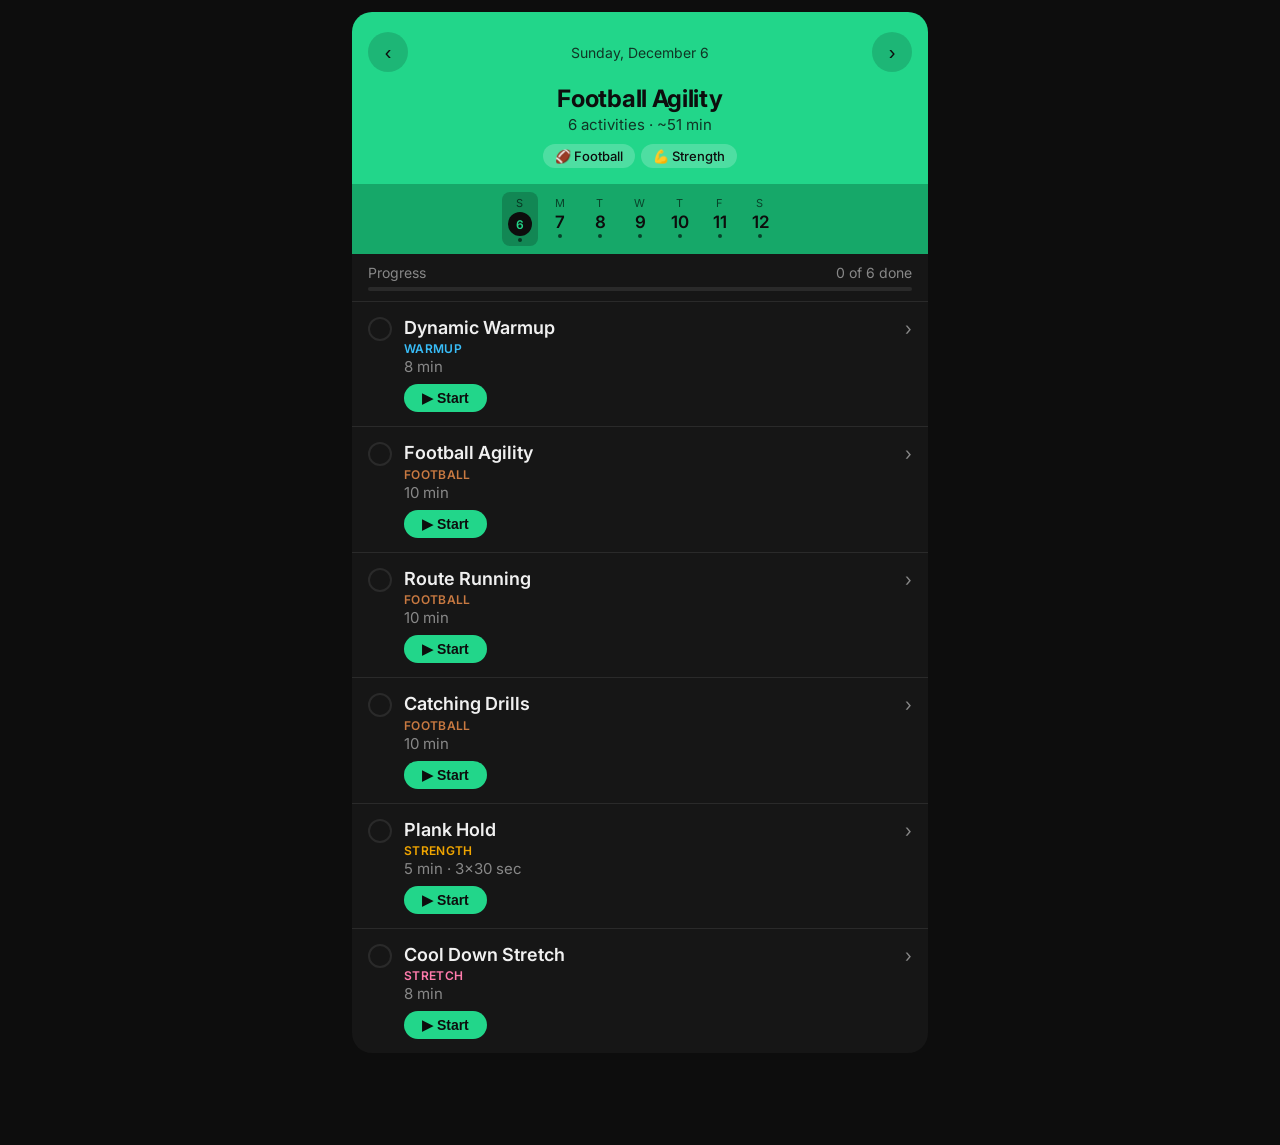
==== index.html @ b54e8de0 "Wrap header in dark sticky container to fix corner peeking Co-Authored-By: Claude Sonnet 4.6 <norepl" ====
<!DOCTYPE html>
<html lang="en">
<head>
<meta charset="UTF-8">
<link rel="preconnect" href="https://fonts.googleapis.com">
<link rel="preconnect" href="https://fonts.gstatic.com" crossorigin>
<link href="https://fonts.googleapis.com/css2?family=Inter:wght@400;500;600;700&display=swap" rel="stylesheet">
<meta name="viewport" content="width=device-width, initial-scale=1.0">
<meta name="theme-color" content="#0d0d0d">
<meta name="apple-mobile-web-app-capable" content="yes">
<meta name="apple-mobile-web-app-status-bar-style" content="black">
<title>Train Today</title>
<link rel="icon" type="image/png" href="favicon.png">
<link rel="apple-touch-icon" href="apple-touch-icon.png">
<style>
  * { box-sizing: border-box; margin: 0; padding: 0; }

  :root {
    --green: #22D68A;
    --green-light: #0d2e1f;
    --green-dark: #16a869;
    --blue: #4DA8FF;
    --blue-light: #0d1e33;
    --amber: #F0A500;
    --amber-light: #2a1e05;
    --red: #FF5C5C;
    --red-light: #2a0f0f;
    --purple: #A89BFF;
    --purple-light: #1a1740;
    --pink: #FF7BAC;
    --pink-light: #2a0d1a;
    --text: #f0f0f0;
    --text-secondary: #888;
    --border: #2a2a2a;
    --bg: #0d0d0d;
    --card: #161616;
  }

  html {
    background-color: var(--bg);
  }
  body {
    font-family: 'Inter', -apple-system, BlinkMacSystemFont, 'Segoe UI', sans-serif;
    background: var(--bg);
    color: var(--text);
    min-height: 100vh;
    -webkit-tap-highlight-color: transparent;
  }

  #app {
    max-width: 600px;
    margin: 0 auto;
    padding: 0 12px 12px;
  }

  /* HEADER */
  .header-wrap {
    position: sticky;
    top: 0;
    z-index: 10;
    background: var(--bg);
    padding-top: 12px;
  }
  .header {
    background: var(--green);
    color: #0d0d0d;
    padding: 20px 16px 16px;
    border-radius: 20px 20px 0 0;
  }
  .header-top {
    display: flex;
    align-items: center;
    justify-content: space-between;
    margin-bottom: 12px;
  }
  .header-nav {
    display: flex;
    align-items: center;
    gap: 8px;
  }
  .nav-btn {
    background: rgba(0,0,0,0.15);
    border: none;
    color: #0d0d0d;
    width: 40px;
    height: 40px;
    border-radius: 50%;
    font-size: 20px;
    cursor: pointer;
    display: flex;
    align-items: center;
    justify-content: center;
  }
  .nav-btn:active { background: rgba(255,255,255,0.35); }
  .header-date-label {
    font-size: 14px;
    opacity: 0.8;
    text-align: center;
  }
  .header-day-label {
    font-size: 16px;
    font-weight: 600;
    text-align: center;
  }
  .header-title {
    font-size: 24px;
    font-weight: 700;
    letter-spacing: -0.3px;
    text-align: center;
  }
  .header-meta {
    font-size: 15px;
    opacity: 0.8;
    margin-top: 2px;
    text-align: center;
  }
  .sport-pills {
    display: flex;
    gap: 6px;
    flex-wrap: wrap;
    margin-top: 10px;
    justify-content: center;
  }
  .sport-pill {
    background: rgba(255,255,255,0.2);
    border-radius: 20px;
    padding: 4px 12px;
    font-size: 13px;
    font-weight: 500;
  }

  /* PROGRESS */
  .progress-bar-wrap {
    padding: 10px 16px;
    background: var(--card);
    border-bottom: 1px solid var(--border);
  }
  .progress-row {
    display: flex;
    justify-content: space-between;
    font-size: 14px;
    color: var(--text-secondary);
    margin-bottom: 6px;
  }
  .progress-track {
    height: 4px;
    background: var(--border);
    border-radius: 2px;
  }
  .progress-fill {
    height: 4px;
    background: var(--green);
    border-radius: 2px;
    transition: width 0.4s ease;
  }

  /* ACTIVITIES */
  .activities { padding: 0 0 80px; }

  .activity-item {
    background: var(--card);
    border-bottom: 1px solid var(--border);
  }
  .activity-item:last-child {
    border-bottom: none;
    border-radius: 0 0 20px 20px;
    overflow: hidden;
  }
  .activity-row {
    display: flex;
    align-items: flex-start;
    gap: 12px;
    padding: 14px 16px;
    cursor: pointer;
    user-select: none;
  }
  .check-circle {
    width: 24px;
    height: 24px;
    border-radius: 50%;
    border: 2px solid var(--border);
    flex-shrink: 0;
    margin-top: 1px;
    display: flex;
    align-items: center;
    justify-content: center;
    transition: all 0.2s;
  }
  .check-circle.done {
    background: var(--green);
    border-color: var(--green);
  }
  .check-icon {
    display: none;
    color: white;
    font-size: 13px;
    font-weight: 700;
  }
  .check-circle.done .check-icon { display: block; }

  .activity-text { flex: 1; min-width: 0; }
  .activity-name {
    font-size: 18px;
    font-weight: 600;
    line-height: 1.3;
  }
  .activity-name.done {
    text-decoration: line-through;
    color: var(--text-secondary);
  }
  .activity-duration {
    font-size: 15px;
    color: var(--text-secondary);
    margin-top: 1px;
  }
  .tag {
    display: block;
    font-size: 12px;
    font-weight: 600;
    padding: 0;
    background: none !important;
    margin-top: 2px;
    text-transform: uppercase;
    letter-spacing: 0.3px;
  }
  .tag-soccer { color: var(--green-dark); }
  .tag-cardio { color: #185FA5; }
  .tag-strength { color: #F0A500; }
  .tag-plyo { color: #A89BFF; }
  .tag-stretch { color: #FF7BAC; }
  .tag-football { color: #C87941; }
  .tag-track { color: #185FA5; }
  .tag-warmup { color: #38bdf8; }

  .chevron {
    font-size: 18px;
    color: var(--text-secondary);
    margin-top: 2px;
    transition: transform 0.2s;
    flex-shrink: 0;
  }
  .chevron.open { transform: rotate(90deg); }

  .activity-detail {
    display: none;
    padding: 0 16px 16px 56px;
    font-size: 16px;
    color: var(--text-secondary);
    line-height: 1.65;
  }
  .activity-detail.open { display: block; }
  .detail-title {
    font-size: 13px;
    font-weight: 700;
    text-transform: uppercase;
    letter-spacing: 0.5px;
    color: var(--green-dark);
    margin-bottom: 8px;
  }
  .detail-steps {
    list-style: none;
    counter-reset: step;
  }
  .detail-steps li {
    counter-increment: step;
    padding: 6px 0 6px 28px;
    position: relative;
    border-bottom: 1px solid var(--border);
  }
  .detail-steps li:last-child { border-bottom: none; }
  .detail-steps li::before {
    content: counter(step);
    position: absolute;
    left: 0;
    top: 8px;
    width: 20px;
    height: 20px;
    background: var(--green-light);
    color: var(--green-dark);
    border-radius: 50%;
    font-size: 11px;
    font-weight: 700;
    display: flex;
    align-items: center;
    justify-content: center;
  }

  /* REST DAY */
  .rest-card {
    margin: 32px 16px;
    background: var(--card);
    border-radius: 16px;
    border: 1px solid var(--border);
    padding: 32px 20px;
    text-align: center;
  }
  .rest-emoji { font-size: 48px; margin-bottom: 12px; }
  .rest-title { font-size: 20px; font-weight: 700; margin-bottom: 6px; }
  .rest-sub { font-size: 14px; color: var(--text-secondary); line-height: 1.5; }

  /* TODAY BUTTON */
  .today-btn-wrap {
    position: fixed;
    bottom: 20px;
    left: 50%;
    transform: translateX(-50%);
    z-index: 20;
  }
  .today-btn {
    background: rgba(20, 20, 20, 0.85);
    backdrop-filter: blur(8px);
    color: white;
    border: 1px solid rgba(255,255,255,0.15);
    border-radius: 24px;
    padding: 12px 28px;
    font-size: 16px;
    font-weight: 600;
    cursor: pointer;
    box-shadow: 0 4px 16px rgba(0,0,0,0.2);
    display: none;
  }
  .today-btn.visible { display: block; }

  /* WEEK STRIP */
  .week-strip {
    background: var(--green-dark);
    padding: 8px 16px;
    display: flex;
    gap: 4px;
    overflow-x: auto;
    scrollbar-width: none;
    justify-content: center;
  }
  .week-strip::-webkit-scrollbar { display: none; }
  .week-day {
    display: flex;
    flex-direction: column;
    align-items: center;
    gap: 2px;
    min-width: 36px;
    padding: 4px 4px;
    border-radius: 8px;
    cursor: pointer;
    flex-shrink: 0;
  }
  .week-day.active { background: rgba(0,0,0,0.2); }
  .week-day-name { font-size: 11px; color: rgba(0,0,0,0.6); text-transform: uppercase; letter-spacing: 0.3px; }
  .week-day-num { font-size: 17px; font-weight: 600; color: #0d0d0d; }
  .week-dot { width: 4px; height: 4px; border-radius: 50%; background: rgba(0,0,0,0.3); }
  .week-dot.has-workout { background: rgba(0,0,0,0.6); }
  .week-day.today .week-day-num {
    background: #0d0d0d;
    color: var(--green);
    border-radius: 50%;
    width: 24px;
    height: 24px;
    display: flex;
    align-items: center;
    justify-content: center;
    font-size: 12px;
  }

  /* START BUTTON */
  .start-btn {
    background: var(--green);
    color: #0d0d0d;
    border: none;
    border-radius: 20px;
    padding: 6px 18px;
    font-size: 14px;
    font-weight: 700;
    cursor: pointer;
    margin-top: 8px;
    display: inline-block;
  }
  .start-btn:active { opacity: 0.8; }

  /* TIMER OVERLAY */
  #timerOverlay {
    display: none;
    position: fixed;
    inset: 0;
    background: #22c55e;
    z-index: 100;
    flex-direction: column;
    overflow: hidden;
  }
  #timerOverlay.active { display: flex; }

  #timerTop {
    flex-shrink: 0;
    display: flex;
    flex-direction: column;
    align-items: center;
    padding: 40px 24px 20px;
  }
  #timerLabel {
    font-size: 18px;
    font-weight: 700;
    color: #000;
    text-align: center;
    opacity: 0.7;
    margin-bottom: 4px;
  }
  #timerDisplay {
    font-size: clamp(56px, 18vw, 100px);
    font-weight: 700;
    color: #000;
    font-variant-numeric: tabular-nums;
    line-height: 1;
  }

  #timerSteps {
    flex: 1;
    overflow-y: auto;
    padding: 0 20px 140px;
  }
  #timerSteps ol {
    list-style: none;
    counter-reset: step;
    margin: 0;
    padding: 0;
  }
  #timerSteps li {
    counter-increment: step;
    display: flex;
    gap: 12px;
    padding: 12px 0;
    border-bottom: 1px solid rgba(0,0,0,0.12);
    font-size: 16px;
    font-weight: 500;
    color: #000;
    line-height: 1.5;
    align-items: flex-start;
  }
  #timerSteps li:last-child { border-bottom: none; }
  #timerSteps li::before {
    content: counter(step);
    flex-shrink: 0;
    width: 24px;
    height: 24px;
    background: rgba(0,0,0,0.15);
    border-radius: 50%;
    font-size: 12px;
    font-weight: 700;
    display: flex;
    align-items: center;
    justify-content: center;
    margin-top: 2px;
  }

  #timerButtons {
    position: absolute;
    bottom: 0;
    left: 0;
    right: 0;
    display: flex;
    justify-content: center;
    align-items: center;
    gap: 16px;
    padding: 16px 24px 40px;
    background: none;
  }
  .timer-btn {
    background: #1aad52;
    color: #000;
    border: none;
    border-radius: 32px;
    padding: 14px 32px;
    font-size: 18px;
    font-weight: 700;
    cursor: pointer;
    min-width: 120px;
  }
  .timer-btn:active { background: #178f44; }
  .timer-btn:disabled {
    opacity: 0.35;
    cursor: default;
  }
  .timer-btn.finish {
    background: #000;
    color: #22c55e;
  }
  #timerRestartBtn {
    background: #1aad52;
    color: #000;
    border: none;
    border-radius: 50%;
    width: 56px;
    height: 56px;
    font-size: 24px;
    cursor: pointer;
    display: flex;
    align-items: center;
    justify-content: center;
    flex-shrink: 0;
    align-self: center;
  }
  #timerRestartBtn:active { background: #178f44; }
</style>
</head>
<body>

<div id="app"></div>

<div class="today-btn-wrap">
  <button class="today-btn" id="todayBtn" onclick="goToToday()">↑ Jump to Today</button>
</div>

<div id="timerOverlay">
  <div id="timerTop">
    <div id="timerLabel"></div>
    <div id="timerDisplay">00:00</div>
  </div>
  <div id="timerSteps"><ol id="timerStepsList"></ol></div>
  <div id="timerButtons">
    <button id="timerRestartBtn" onclick="timerRestart()" title="Restart">↺</button>
    <button class="timer-btn" id="timerPauseBtn" onclick="timerTogglePause()">Pause</button>
    <button class="timer-btn finish" onclick="timerFinish()">Finish</button>
  </div>
</div>

<script>
// ─── ACTIVITY LIBRARY ──────────────────────────────────────────────────────

const ACTIVITIES = {

  // WARMUPS
  dynamicWarmup: {
    name: "Dynamic Warmup",
    duration: "8 min",
    tag: "warmup",
    steps: [
      "Jog in place for 1 minute to get your heart rate up.",
      "High knees: lift each knee up to your belly button while jogging — 30 seconds.",
      "Butt kicks: kick your heels up toward your butt while jogging — 30 seconds.",
      "Leg swings: hold a wall or fence, swing each leg forward and back 10 times.",
      "Arm circles: big circles forward 10 times, then backward 10 times.",
      "Hip circles: hands on hips, make big circles with your hips — 10 each way.",
      "Lateral shuffles: side-step quickly back and forth — 30 seconds.",
    ]
  },

  // SOCCER
  jugglingBasic: {
    name: "Juggling Practice",
    duration: "10 min",
    tag: "soccer",
    steps: [
      "Drop the ball, let it bounce once, then kick it up with the top of your foot (laces). Catch it. Repeat.",
      "Once you feel comfortable, try to kick it twice before catching it.",
      "Keep your foot flat when you kick — imagine your foot is a shelf the ball sits on.",
      "Count your best streak! Write it down and try to beat it tomorrow.",
      "If you get good, try alternating feet: right, left, right, left.",
    ]
  },
  coneDribbling: {
    name: "Cone Dribbling",
    duration: "12 min · 3 sets",
    tag: "soccer",
    steps: [
      "Set up 5 cones (or water bottles, shoes — anything!) in a straight line, about 3 feet apart.",
      "Dribble through them using only the inside of your foot. Go slow and controlled first.",
      "Come back through using the outside of your foot.",
      "Rest 30 seconds, then repeat. Try to go a little faster each set.",
      "Bonus: time yourself and try to beat your record!",
    ]
  },
  passAndMove: {
    name: "Wall Passing",
    duration: "10 min",
    tag: "soccer",
    steps: [
      "Stand about 6 feet from a wall or rebounder.",
      "Pass the ball firmly against the wall with the inside of your foot.",
      "Control the return with your opposite foot — soft touch!",
      "Try 20 passes with your right foot, then 20 with your left foot.",
      "Move back a few feet once you're comfortable and repeat.",
    ]
  },
  shootingDrill: {
    name: "Shooting Practice",
    duration: "10 min",
    tag: "soccer",
    steps: [
      "Set up a goal (use cones or pick a spot on a wall/fence).",
      "Start 10 feet away. Shoot using your laces — make sure you follow through!",
      "Take 10 shots from straight on, then 10 from the left side, then 10 from the right.",
      "After each shot, jog to get the ball — don't just walk!",
      "Try aiming for corners (low left, low right) instead of straight at the middle.",
    ]
  },
  firstTouchDrill: {
    name: "First Touch Drill",
    duration: "10 min",
    tag: "soccer",
    steps: [
      "Toss the ball up in the air about head height. Let it drop.",
      "Stop the ball dead with the sole (bottom) of your foot before it bounces twice.",
      "Then try stopping it with the inside of your foot.",
      "Do 15 reps each foot. The goal is a soft, controlled touch — not kicking it away.",
      "Challenge: toss higher and try to chest-trap it, then foot trap before it bounces.",
    ]
  },
  insideOutsideDribble: {
    name: "Inside/Outside Dribble",
    duration: "10 min",
    tag: "soccer",
    steps: [
      "In an open space, dribble forward tapping the ball with the inside of your right foot, then the outside.",
      "Inside tap, outside tap, inside tap, outside tap — keep a rhythm.",
      "Do this for 20 yards, then turn around and come back.",
      "Repeat 4 times, then switch to your left foot.",
      "This improves your ball control and makes you harder to defend.",
    ]
  },

  // FOOTBALL
  routeRunning: {
    name: "Route Running",
    duration: "10 min",
    tag: "football",
    steps: [
      "Set up 2 cones: one where you start, one 10 yards ahead.",
      "Run hard to the cone, then cut sharply to the right (out route). Raise your hands like you're catching.",
      "Jog back. Repeat, this time cutting to the left.",
      "Do 6 reps each direction. Focus on planting your outside foot hard before cutting.",
      "Advanced: add a third cone and practice a corner route — go straight, cut out at 45°.",
    ]
  },
  handCatching: {
    name: "Catching Drills",
    duration: "10 min",
    tag: "football",
    steps: [
      "Toss a football up and catch with just your fingertips — not your palms.",
      "Run 5 yards, turn around, catch a toss. Eyes on the ball the whole time, not the catcher.",
      "Try catching while looking away, then turning at the last second.",
      "10 catches straight on, then run routes and catch — 5 cuts left, 5 cuts right.",
      "Remember: catch the ball, THEN tuck it in. Don't tuck early!",
    ]
  },
  footballAgility: {
    name: "Football Agility",
    duration: "10 min",
    tag: "football",
    steps: [
      "Set up 4 cones in a square about 5 yards apart.",
      "Sprint forward to the first cone, shuffle sideways to the second, backpedal to the third, shuffle back to start.",
      "This is called a 4-corner drill — it's used by real NFL players!",
      "Do 4 rounds, resting 30 seconds between each.",
      "Try to keep your hips low and stay on the balls of your feet — no flat-footed running!",
    ]
  },

  // CARDIO
  sprintIntervals: {
    name: "Sprint Intervals",
    duration: "12 min",
    tag: "cardio",
    steps: [
      "Find a flat area — a backyard, street, or park works great.",
      "Mark a start and end point about 30-40 yards apart.",
      "Sprint as FAST as you can from one end to the other.",
      "Walk back slowly — this is your rest.",
      "Do 8 sprints total. Rest 45 seconds after every 2 sprints.",
    ]
  },
  bikeRide: {
    name: "Bike Ride",
    duration: "20 min",
    tag: "cardio",
    steps: [
      "Gear up — helmet on, no shortcuts!",
      "Ride at a comfortable pace for the first 5 minutes to warm up your legs.",
      "For the middle 10 minutes, try to go a little faster — you should be breathing harder.",
      "Cool down the last 5 minutes at an easy pace.",
      "Try to explore a slightly different route each time!",
    ]
  },
  suicideSprints: {
    name: "Suicide Sprints",
    duration: "10 min",
    tag: "cardio",
    steps: [
      "Set up 4 cones in a line: 5 yards, 10 yards, 15 yards, and 20 yards from your start.",
      "Sprint to the first cone, touch it (or the ground), sprint back to start.",
      "Sprint to the second cone, back to start. Then third, then fourth.",
      "That's 1 full suicide. Rest 45 seconds and repeat.",
      "Try to complete 3–4 suicides. These are tough — give everything!",
    ]
  },
  agilityLadder: {
    name: "Agility Ladder Work",
    duration: "10 min",
    tag: "cardio",
    steps: [
      "No ladder? Use chalk or tape on the ground to make 10 boxes, each about 18 inches.",
      "Run through stepping one foot in each box as fast as you can.",
      "Try lateral shuffles: step side to side through each box.",
      "Try the in-in-out-out pattern: both feet in, both feet out the sides, repeat.",
      "Rest 20 seconds between each pass. Do 3 passes of each pattern.",
    ]
  },

  // PLYOMETRICS
  boxJumps: {
    name: "Box Jumps",
    duration: "8 min · 3×8",
    tag: "plyo",
    steps: [
      "Find a sturdy box, step, or ledge about 12-18 inches high.",
      "Stand about 1 foot in front. Bend your knees, swing your arms back.",
      "Explode up — swing arms forward, jump, land SOFTLY on top with bent knees.",
      "Step back down (don't jump down). Reset and go again.",
      "Do 8 jumps, rest 30 seconds, repeat 3 times. LAND SOFT — no loud thuds!",
    ]
  },
  broadJumps: {
    name: "Broad Jumps",
    duration: "8 min · 3×6",
    tag: "plyo",
    steps: [
      "Stand with feet shoulder-width apart. Bend your knees and swing arms back.",
      "Jump as FAR forward as you can — use your arms to help propel you.",
      "Land softly with both feet, knees bent like a shock absorber.",
      "Mark where you landed. Try to beat your distance each jump!",
      "Do 6 jumps, rest 30 seconds, repeat 3 times.",
    ]
  },
  lateralBounds: {
    name: "Lateral Bounds",
    duration: "8 min · 3×8",
    tag: "plyo",
    steps: [
      "Stand on your right foot. Bend your knee slightly.",
      "Jump sideways to the left, landing on your LEFT foot only. Balance for 1 second.",
      "Then jump back to the right, landing on your RIGHT foot. That's 1 rep.",
      "Keep your chest up and land soft — pretend the floor is hot!",
      "Do 8 total bounds, rest 30 seconds, repeat 3 times.",
    ]
  },
  jumpSquats: {
    name: "Jump Squats",
    duration: "8 min · 3×10",
    tag: "plyo",
    steps: [
      "Stand with feet shoulder-width apart, toes pointing slightly out.",
      "Lower into a squat — thighs parallel to the ground, chest up.",
      "Explode up and jump as high as you can!",
      "Land softly back in the squat position. Don't let your knees cave in.",
      "Do 10 jump squats, rest 30 seconds, repeat 3 sets.",
    ]
  },

  // STRENGTH
  pushups: {
    name: "Push-Ups",
    duration: "6 min · 3×10",
    tag: "strength",
    steps: [
      "Start in a plank: hands slightly wider than shoulders, body in a straight line.",
      "Lower your chest to just above the ground. Keep elbows at a 45° angle — not flared wide.",
      "Push back up to start. That's 1 rep.",
      "Keep your core tight the whole time — no sagging hips!",
      "Do 10, rest 30 seconds, repeat 3 sets. Can't do 10? Do 5 on your knees — that's great too!",
    ]
  },
  mountainClimbers: {
    name: "Mountain Climbers",
    duration: "6 min · 3×20 sec",
    tag: "strength",
    steps: [
      "Start in a push-up position — arms straight, body flat like a board.",
      "Drive your right knee toward your chest, then quickly switch — left knee in, right leg out.",
      "Keep alternating fast, like you're running in place horizontally.",
      "Keep hips down — don't let your butt stick up in the air.",
      "Go for 20 seconds, rest 20 seconds. Repeat 3 times. It should burn!",
    ]
  },
  tricepDips: {
    name: "Tricep Dips",
    duration: "6 min · 3×10",
    tag: "strength",
    steps: [
      "Find a sturdy chair, bench, or low step. Sit on the edge.",
      "Put your hands next to your hips, fingers pointing forward.",
      "Slide your butt off the edge, legs out in front with knees slightly bent.",
      "Bend elbows and lower yourself down until elbows reach 90°.",
      "Push back up to start. That's 1 rep. Do 10, rest 30 seconds, 3 sets.",
    ]
  },
  plankHold: {
    name: "Plank Hold",
    duration: "5 min · 3×30 sec",
    tag: "strength",
    steps: [
      "Get in push-up position. Drop to your forearms — elbows under shoulders.",
      "Body should be straight from head to heels — like a wooden plank.",
      "Squeeze your belly button toward your spine. Don't hold your breath!",
      "Hold for 30 seconds. Rest 20 seconds. Repeat 3 times.",
      "Too easy? Lift one foot off the ground to make it harder.",
    ]
  },
  squats: {
    name: "Bodyweight Squats",
    duration: "6 min · 3×12",
    tag: "strength",
    steps: [
      "Stand with feet shoulder-width apart, toes pointed out slightly.",
      "Stretch your arms out in front for balance.",
      "Sit back and down like you're sitting into a chair — chest stays up!",
      "Lower until thighs are parallel to the ground (or as low as comfortable).",
      "Drive through your heels to stand back up. Do 12, rest 30 seconds, 3 sets.",
    ]
  },
  burpees: {
    name: "Burpees",
    duration: "6 min · 3×6",
    tag: "strength",
    steps: [
      "Stand up straight. Drop hands to the floor, jump feet back to a plank.",
      "Do one push-up (or skip it if you're tired).",
      "Jump feet back to your hands, then explode up — jump and clap overhead!",
      "Land soft, immediately go into the next one.",
      "Do 6, rest 40 seconds, repeat 3 sets. These are HARD but make you super athletic!",
    ]
  },
  lunges: {
    name: "Walking Lunges",
    duration: "6 min · 3×10 each leg",
    tag: "strength",
    steps: [
      "Stand tall, feet together. Step your right foot forward about 2 feet.",
      "Lower your back knee toward the ground — front thigh should be parallel to the floor.",
      "Push up through your front heel and bring your back foot forward. That's 1 rep.",
      "Keep your chest up and don't let your front knee go past your toes.",
      "Do 10 lunges each leg, rest 30 seconds, repeat 3 sets.",
    ]
  },

  // TRACK
  trackSprints: {
    name: "Track Sprints",
    duration: "12 min",
    tag: "track",
    steps: [
      "Find a straight path — driveway, sidewalk, or field works great.",
      "Mark a 50-yard distance (about 45 steps).",
      "Sprint at full effort from one end to the other.",
      "Walk back slowly — this is your rest period.",
      "Do 6 sprints. Rest 1 minute after every 2 sprints. Focus on FORM: drive your knees up, pump your arms!",
    ]
  },
  strideDrills: {
    name: "Running Form Drills",
    duration: "10 min",
    tag: "track",
    steps: [
      "A-skips: march forward with an exaggerated knee drive, skipping. 20 yards.",
      "B-skips: same as A-skips, but kick your leg out at the top. 20 yards.",
      "High knees: sprint in place driving knees as high as possible — 20 seconds.",
      "Butt kicks: sprint in place kicking heels to your butt — 20 seconds.",
      "Straight-leg bounds: jump forward off alternate feet with straight legs. 20 yards. Rest, repeat 2x.",
    ]
  },

  // STRETCHING
  coolDownStretch: {
    name: "Cool Down Stretch",
    duration: "8 min",
    tag: "stretch",
    steps: [
      "Quad stretch: stand on one leg, pull your other heel to your butt. Hold 20 seconds each leg.",
      "Hamstring stretch: sit on the ground, legs out, reach toward your toes. Hold 30 seconds.",
      "Hip flexor stretch: kneel on one knee, lean your hips forward. Hold 20 seconds each side.",
      "Seated butterfly: sit with feet together, press knees toward the ground. Hold 30 seconds.",
      "Shoulder cross: pull one arm across your chest, hold with the other. 20 seconds each arm.",
      "Child's pose: kneel and reach arms forward, rest forehead down. Hold 30 seconds. Breathe slow!",
    ]
  },
  hipMobility: {
    name: "Hip Mobility",
    duration: "6 min",
    tag: "stretch",
    steps: [
      "Hip circles: hands on hips, make big slow circles — 10 each direction.",
      "Pigeon pose: from push-up position, bring right knee to right wrist, extend left leg back. Hold 30 seconds.",
      "Switch legs. Hold 30 seconds.",
      "Deep squat hold: feet slightly wider than hips, squat all the way down, hold for 30 seconds.",
      "Lateral lunge stretch: step wide right, bend right knee, keep left leg straight. Hold 20 seconds each side.",
    ]
  },
};

// ─── SCHEDULE BUILDER ──────────────────────────────────────────────────────

// Epoch for week-cycle calculation (arbitrary fixed Monday)
const EPOCH = new Date(2025, 5, 16); // June 16, 2025 (a Monday)

function getWorkoutForDate(d) {
  // Theme rotation: every day has a workout — he decides his own rest days
  const weekPatterns = [
    // Mon, Tue, Wed, Thu, Fri, Sat, Sun
    ['soccer1','strength1','cardio1','soccer2','plyo1','football1','track1'],
    ['cardio1','strength2','soccer3','cardio2','football1','plyo2','soccer4'],
    ['football1','plyo2','strength3','soccer5','cardio3','football2','track2'],
    ['football2','strength4','soccer6','track2','plyo3','soccer1','strength1'],
    ['soccer1','cardio4','strength5','soccer2','plyo1','football2','track1'],
    ['soccer2','strength2','soccer3','cardio2','football1','plyo3','soccer5'],
    ['soccer4','plyo2','strength3','soccer5','cardio3','track2','football2'],
    ['cardio3','strength4','soccer6','track2','plyo3','soccer3','cardio4'],
    ['soccer1','cardio4','strength5','soccer2','plyo1','football1','track1'],
    ['plyo1','strength2','soccer3','cardio2','football2','plyo2','soccer6'],
  ];

  const dayWorkouts = {
    soccer1: {
      title: "Soccer Skills",
      activities: ['dynamicWarmup','jugglingBasic','coneDribbling','firstTouchDrill','sprintIntervals','coolDownStretch'],
      sports: ['⚽ Soccer','🏃 Cardio']
    },
    soccer2: {
      title: "Soccer Focus",
      activities: ['dynamicWarmup','insideOutsideDribble','wallPassing','shootingDrill','jumpSquats','coolDownStretch'],
      sports: ['⚽ Soccer','🤸 Plyo']
    },
    soccer3: {
      title: "Ball Control Day",
      activities: ['dynamicWarmup','jugglingBasic','firstTouchDrill','coneDribbling','broadJumps','coolDownStretch'],
      sports: ['⚽ Soccer','🤸 Plyo']
    },
    soccer4: {
      title: "Shooting Day",
      activities: ['dynamicWarmup','shootingDrill','coneDribbling','sprintIntervals','pushups','coolDownStretch'],
      sports: ['⚽ Soccer','💪 Strength']
    },
    soccer5: {
      title: "Dribbling & Passing",
      activities: ['dynamicWarmup','insideOutsideDribble','firstTouchDrill','wallPassing','suicideSprints','coolDownStretch'],
      sports: ['⚽ Soccer','🏃 Cardio']
    },
    soccer6: {
      title: "Full Soccer Session",
      activities: ['dynamicWarmup','jugglingBasic','coneDribbling','shootingDrill','lateralBounds','hipMobility'],
      sports: ['⚽ Soccer','🤸 Plyo']
    },
    football1: {
      title: "Football Day",
      activities: ['dynamicWarmup','routeRunning','handCatching','footballAgility','tricepDips','coolDownStretch'],
      sports: ['🏈 Football','💪 Strength']
    },
    football2: {
      title: "Football Agility",
      activities: ['dynamicWarmup','footballAgility','routeRunning','handCatching','plankHold','coolDownStretch'],
      sports: ['🏈 Football','💪 Strength']
    },
    track1: {
      title: "Track & Speed",
      activities: ['dynamicWarmup','strideDrills','trackSprints','lateralBounds','boxJumps','coolDownStretch'],
      sports: ['🏃 Track','🤸 Plyo']
    },
    track2: {
      title: "Speed & Form",
      activities: ['dynamicWarmup','strideDrills','sprintIntervals','agilityLadder','squats','coolDownStretch'],
      sports: ['🏃 Track','💪 Strength']
    },
    strength1: {
      title: "Strength Day",
      activities: ['dynamicWarmup','pushups','squats','mountainClimbers','plankHold','coolDownStretch'],
      sports: ['💪 Strength']
    },
    strength2: {
      title: "Strength Circuit",
      activities: ['dynamicWarmup','lunges','tricepDips','burpees','plankHold','coolDownStretch'],
      sports: ['💪 Strength']
    },
    strength3: {
      title: "Power Strength",
      activities: ['dynamicWarmup','squats','pushups','mountainClimbers','jumpSquats','coolDownStretch'],
      sports: ['💪 Strength','🤸 Plyo']
    },
    strength4: {
      title: "Full Body Strength",
      activities: ['dynamicWarmup','burpees','lunges','tricepDips','mountainClimbers','coolDownStretch'],
      sports: ['💪 Strength']
    },
    strength5: {
      title: "Strength & Core",
      activities: ['dynamicWarmup','pushups','plankHold','squats','lunges','coolDownStretch'],
      sports: ['💪 Strength']
    },
    cardio1: {
      title: "Cardio Day",
      activities: ['dynamicWarmup','suicideSprints','agilityLadder','bikeRide','hipMobility'],
      sports: ['🏃 Cardio']
    },
    cardio2: {
      title: "Cardio Blast",
      activities: ['dynamicWarmup','sprintIntervals','suicideSprints','agilityLadder','coolDownStretch'],
      sports: ['🏃 Cardio']
    },
    cardio3: {
      title: "Endurance Day",
      activities: ['dynamicWarmup','bikeRide','agilityLadder','suicideSprints','coolDownStretch'],
      sports: ['🏃 Cardio']
    },
    cardio4: {
      title: "Speed Day",
      activities: ['dynamicWarmup','agilityLadder','sprintIntervals','suicideSprints','broadJumps','hipMobility'],
      sports: ['🏃 Cardio','🤸 Plyo']
    },
    plyo1: {
      title: "Plyometrics Day",
      activities: ['dynamicWarmup','boxJumps','broadJumps','jumpSquats','lateralBounds','coolDownStretch'],
      sports: ['🤸 Plyo']
    },
    plyo2: {
      title: "Explosive Power",
      activities: ['dynamicWarmup','jumpSquats','lateralBounds','broadJumps','mountainClimbers','coolDownStretch'],
      sports: ['🤸 Plyo','💪 Strength']
    },
    plyo3: {
      title: "Jump Training",
      activities: ['dynamicWarmup','boxJumps','jumpSquats','lateralBounds','broadJumps','coolDownStretch'],
      sports: ['🤸 Plyo']
    }
  };

  // Fix: wall passing key
  ACTIVITIES['wallPassing'] = ACTIVITIES['passAndMove'];

  const dow = d.getDay(); // 0=Sun
  const patternDay = (dow + 6) % 7; // Mon=0 ... Sun=6
  const weekNum = Math.floor((d - EPOCH) / (7 * 86400000));
  // Cycle through patterns indefinitely
  const patternIndex = ((weekNum % weekPatterns.length) + weekPatterns.length) % weekPatterns.length;
  const workoutKey = weekPatterns[patternIndex][patternDay];
  const workout = dayWorkouts[workoutKey];

  if (!workout) return null;
  return {
    title: workout.title,
    sports: workout.sports,
    activities: workout.activities.map(k => ({ id: k, ...ACTIVITIES[k] }))
  };
}

// ─── STATE ─────────────────────────────────────────────────────────────────

const today = new Date();
today.setHours(0,0,0,0);

function dateKey(d) {
  return `${d.getFullYear()}-${String(d.getMonth()+1).padStart(2,'0')}-${String(d.getDate()).padStart(2,'0')}`;
}

let displayDate = new Date(today);

const expanded = {}; // dateKey+actId -> bool

// ─── LOCALSTORAGE PERSISTENCE ──────────────────────────────────────────────

const LS_KEY = 'trainToday_completed';

function loadChecked() {
  try {
    const raw = localStorage.getItem(LS_KEY);
    if (!raw) return {};
    const obj = JSON.parse(raw);
    const result = {};
    for (const [k, arr] of Object.entries(obj)) result[k] = new Set(arr);
    return result;
  } catch { return {}; }
}

function saveChecked() {
  const obj = {};
  for (const [k, s] of Object.entries(checked)) obj[k] = [...s];
  localStorage.setItem(LS_KEY, JSON.stringify(obj));
}

const checked = loadChecked();

function getChecked(dk) {
  if (!checked[dk]) checked[dk] = new Set();
  return checked[dk];
}

// ─── RENDER ────────────────────────────────────────────────────────────────

function formatDisplayDate(d) {
  return d.toLocaleDateString('en-US', { weekday: 'long', month: 'long', day: 'numeric' });
}

function formatShortDate(d) {
  return d.toLocaleDateString('en-US', { month: 'short', day: 'numeric' });
}

function isToday(d) {
  const t = new Date(); t.setHours(0,0,0,0);
  return d.getTime() === t.getTime();
}

function render() {
  const dk = dateKey(displayDate);
  const workout = getWorkoutForDate(displayDate);
  const ch = getChecked(dk);

  let html = '';

  // Header
  const totalMin = workout ? workout.activities.reduce((s, a) => {
    const m = parseInt(a.duration);
    return s + (isNaN(m) ? 0 : m);
  }, 0) : 0;

  html += `<div class="header-wrap"><div class="header">
    <div class="header-top">
      <div class="header-nav">
        <button class="nav-btn" onclick="shiftDay(-1)">‹</button>
      </div>
      <div style="text-align:center">
        <div class="header-date-label">${formatDisplayDate(displayDate)}</div>
        <div class="header-day-label"></div>
      </div>
      <div class="header-nav">
        <button class="nav-btn" onclick="shiftDay(1)">›</button>
      </div>
    </div>
    <div class="header-title">${workout ? workout.title : 'Rest Day'}</div>`;

  if (workout) {
    html += `<div class="header-meta">${workout.activities.length} activities · ~${totalMin} min</div>
    <div class="sport-pills">${workout.sports.map(s => `<span class="sport-pill">${s}</span>`).join('')}</div>`;
  }
  html += `</div></div>`;

  // Week strip
  html += buildWeekStrip();

  if (workout) {
    // Progress
    const doneCount = workout.activities.filter(a => ch.has(a.id)).length;
    const pct = Math.round((doneCount / workout.activities.length) * 100);
    html += `<div class="progress-bar-wrap">
      <div class="progress-row"><span>Progress</span><span>${doneCount} of ${workout.activities.length} done</span></div>
      <div class="progress-track"><div class="progress-fill" style="width:${pct}%"></div></div>
    </div>`;

    // Activities
    html += `<div class="activities">`;
    for (const act of workout.activities) {
      const done = ch.has(act.id);
      const expKey = dk + act.id;
      const isExp = !!expanded[expKey];
      const tagClass = 'tag-' + act.tag;

      html += `<div class="activity-item">
        <div class="activity-row" onclick="toggleActivity('${dk}','${act.id}','${expKey}')">
          <div class="check-circle ${done ? 'done' : ''}" onclick="toggleCheck(event,'${dk}','${act.id}')">
            <span class="check-icon">✓</span>
          </div>
          <div class="activity-text">
            <div class="activity-name ${done ? 'done' : ''}">${act.name}</div>
            <span class="tag ${tagClass}">${act.tag}</span>
            <div class="activity-duration">${act.duration}</div>
            <button class="start-btn" onclick="startTimer(event,'${dk}','${act.id}',${parseDurationMin(act.duration)},'${act.name.replace(/'/g,"\\'")}')">▶ Start</button>
          </div>
          <div class="chevron ${isExp ? 'open' : ''}">›</div>
        </div>`;

      if (isExp && act.steps) {
        html += `<div class="activity-detail open">
          <div class="detail-title">How to do it:</div>
          <ol class="detail-steps">${act.steps.map(s => `<li>${s}</li>`).join('')}</ol>
        </div>`;
      }
      html += `</div>`;
    }
    html += `</div>`;
  }

  document.getElementById('app').innerHTML = html;

  // Show/hide today button
  const todayBtn = document.getElementById('todayBtn');
  if (isToday(displayDate)) {
    todayBtn.classList.remove('visible');
  } else {
    todayBtn.classList.add('visible');
  }
}

function buildWeekStrip() {
  // Show week containing displayDate
  const weekStart = new Date(displayDate);
  const dow = weekStart.getDay();
  weekStart.setDate(weekStart.getDate() - dow); // go to Sunday

  let html = `<div class="week-strip" id="weekStrip">`;
  const days = ['S','M','T','W','T','F','S'];
  for (let i = 0; i < 7; i++) {
    const d = new Date(weekStart);
    d.setDate(d.getDate() + i);
    const dk = dateKey(d);
    const hasWorkout = true;
    const isActive = dateKey(d) === dateKey(displayDate);
    const isTod = isToday(d);

    html += `<div class="week-day ${isActive ? 'active' : ''} ${isTod ? 'today' : ''}" onclick="goToDate('${dk}')">
      <span class="week-day-name">${days[i]}</span>
      <span class="week-day-num">${d.getDate()}</span>
      <span class="week-dot ${hasWorkout ? 'has-workout' : ''}"></span>
    </div>`;
  }
  html += `</div>`;
  return html;
}

// ─── INTERACTIONS ──────────────────────────────────────────────────────────

function shiftDay(n) {
  displayDate.setDate(displayDate.getDate() + n);
  render();
  window.scrollTo(0, 0);
}

function goToDate(dk) {
  const parts = dk.split('-');
  displayDate = new Date(parseInt(parts[0]), parseInt(parts[1])-1, parseInt(parts[2]));
  render();
  window.scrollTo(0, 0);
}

function goToToday() {
  displayDate = new Date(today);
  render();
  window.scrollTo(0, 0);
}

function toggleCheck(e, dk, actId) {
  e.stopPropagation();
  const ch = getChecked(dk);
  if (ch.has(actId)) ch.delete(actId); else ch.add(actId);
  saveChecked();
  render();
}

// ─── TIMER ─────────────────────────────────────────────────────────────────

let timerState = null; // { dk, actId, totalSecs, remaining, paused, interval }

function parseDurationMin(dur) {
  const m = parseInt(dur);
  return isNaN(m) ? 5 : m;
}

function playCompleteSound() {
  try {
    const ctx = new (window.AudioContext || window.webkitAudioContext)();
    // Three sharp buzzer bursts
    for (let i = 0; i < 3; i++) {
      const osc = ctx.createOscillator();
      const gain = ctx.createGain();
      osc.connect(gain);
      gain.connect(ctx.destination);
      osc.type = 'square';
      osc.frequency.value = 180;
      const t = ctx.currentTime + i * 0.45;
      gain.gain.setValueAtTime(0, t);
      gain.gain.linearRampToValueAtTime(0.6, t + 0.01);
      gain.gain.setValueAtTime(0.6, t + 0.28);
      gain.gain.linearRampToValueAtTime(0, t + 0.32);
      osc.start(t);
      osc.stop(t + 0.35);
    }
  } catch(e) {}
}

function timerTick() {
  if (!timerState || timerState.paused) return;
  timerState.remaining--;
  updateTimerDisplay();
  if (timerState.remaining <= 0) {
    clearInterval(timerState.interval);
    timerState.interval = null;
    document.getElementById('timerPauseBtn').disabled = true;
    playCompleteSound();
  }
}

function updateTimerDisplay() {
  const s = timerState.remaining;
  const m = Math.floor(s / 60);
  const sec = s % 60;
  document.getElementById('timerDisplay').textContent =
    String(m).padStart(2,'0') + ':' + String(sec).padStart(2,'0');
}

function startTimer(e, dk, actId, durationMin, name) {
  e.stopPropagation();
  if (timerState) clearInterval(timerState.interval);
  const secs = durationMin * 60;
  timerState = { dk, actId, totalSecs: secs, remaining: secs, paused: false, interval: null };
  document.getElementById('timerLabel').textContent = name;
  const pauseBtn = document.getElementById('timerPauseBtn');
  pauseBtn.textContent = 'Pause';
  pauseBtn.disabled = false;
  const steps = (ACTIVITIES[actId] || {}).steps || [];
  document.getElementById('timerStepsList').innerHTML = steps.map(s => `<li>${s}</li>`).join('');
  updateTimerDisplay();
  timerState.interval = setInterval(timerTick, 1000);
  document.getElementById('timerOverlay').classList.add('active');
}

function timerTogglePause() {
  if (!timerState || timerState.remaining <= 0) return;
  timerState.paused = !timerState.paused;
  document.getElementById('timerPauseBtn').textContent = timerState.paused ? 'Resume' : 'Pause';
}

function timerRestart() {
  if (!timerState) return;
  clearInterval(timerState.interval);
  timerState.remaining = timerState.totalSecs;
  timerState.paused = false;
  const pauseBtn = document.getElementById('timerPauseBtn');
  pauseBtn.disabled = false;
  pauseBtn.textContent = 'Pause';
  updateTimerDisplay();
  timerState.interval = setInterval(timerTick, 1000);
}

function timerFinish() {
  if (!timerState) return;
  clearInterval(timerState.interval);
  const { dk, actId } = timerState;
  timerState = null;
  document.getElementById('timerOverlay').classList.remove('active');
  const ch = getChecked(dk);
  ch.add(actId);
  saveChecked();
  render();
}

function toggleActivity(dk, actId, expKey) {
  expanded[expKey] = !expanded[expKey];
  render();
}

// ─── BOOT ──────────────────────────────────────────────────────────────────
render();
</script>
</body>
</html>
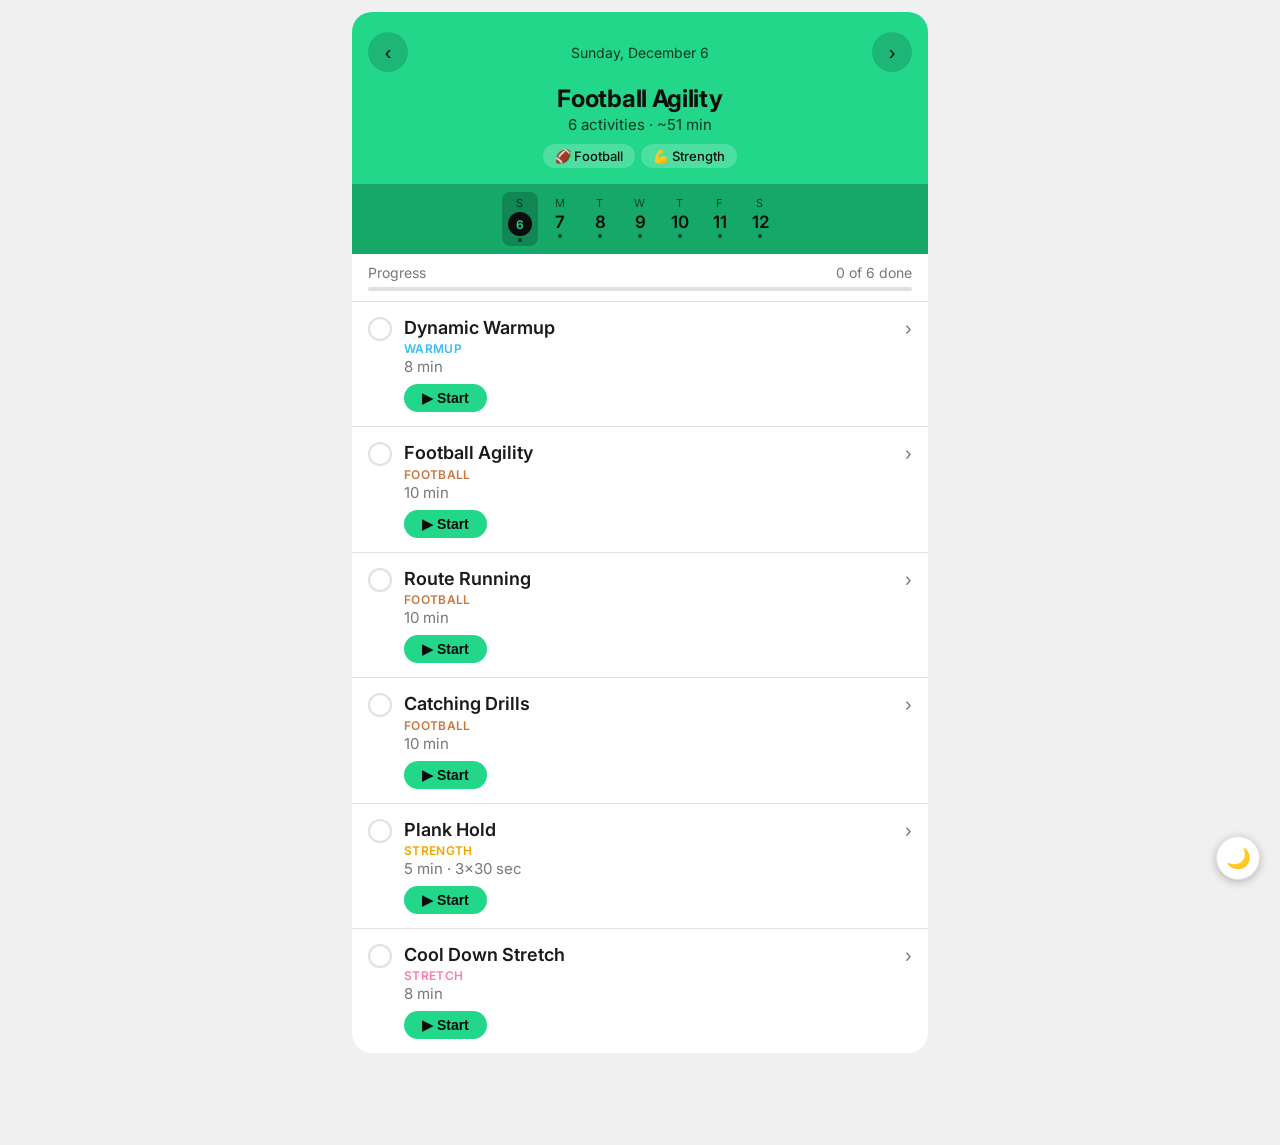
==== commit eb9ed1e2: "Add light/dark mode toggle with localStorage persistence - Default theme matches device prefers-colo" ====
--- a/index.html
+++ b/index.html
@@ -10,8 +10,20 @@
 <meta name="apple-mobile-web-app-capable" content="yes">
 <meta name="apple-mobile-web-app-status-bar-style" content="black">
 <title>Train Today</title>
+<meta property="og:title" content="Train Today">
+<meta property="og:description" content="A daily training app for young multi-sport athletes. Soccer, football, track, strength, cardio, and plyometrics.">
+<meta property="og:image" content="https://train-today.netlify.app/train-today-app-screenshot.png">
+<meta property="og:url" content="https://train-today.netlify.app/">
+<meta property="og:type" content="website">
 <link rel="icon" type="image/png" href="favicon.png">
 <link rel="apple-touch-icon" href="apple-touch-icon.png">
+<script>
+  (function() {
+    var s = localStorage.getItem('trainToday_theme');
+    var dark = s ? s === 'dark' : window.matchMedia('(prefers-color-scheme: dark)').matches;
+    document.documentElement.setAttribute('data-theme', dark ? 'dark' : 'light');
+  })();
+</script>
 <style>
   * { box-sizing: border-box; margin: 0; padding: 0; }
 
@@ -20,20 +32,56 @@
     --green-light: #0d2e1f;
     --green-dark: #16a869;
     --blue: #4DA8FF;
-    --blue-light: #0d1e33;
     --amber: #F0A500;
-    --amber-light: #2a1e05;
     --red: #FF5C5C;
-    --red-light: #2a0f0f;
     --purple: #A89BFF;
-    --purple-light: #1a1740;
     --pink: #FF7BAC;
-    --pink-light: #2a0d1a;
     --text: #f0f0f0;
     --text-secondary: #888;
     --border: #2a2a2a;
     --bg: #0d0d0d;
     --card: #161616;
+    --today-btn-bg: rgba(20, 20, 20, 0.85);
+    --today-btn-text: #ffffff;
+    --today-btn-border: rgba(255,255,255,0.15);
+  }
+
+  @media (prefers-color-scheme: light) {
+    :root {
+      --green-light: #d4f5e9;
+      --text: #1a1a1a;
+      --text-secondary: #777;
+      --border: #e0e0e0;
+      --bg: #f0f0f0;
+      --card: #ffffff;
+      --today-btn-bg: rgba(255, 255, 255, 0.85);
+      --today-btn-text: #1a1a1a;
+      --today-btn-border: rgba(0,0,0,0.15);
+    }
+  }
+
+  html[data-theme="light"] {
+    --green-light: #d4f5e9;
+    --text: #1a1a1a;
+    --text-secondary: #777;
+    --border: #e0e0e0;
+    --bg: #f0f0f0;
+    --card: #ffffff;
+    --today-btn-bg: rgba(255, 255, 255, 0.85);
+    --today-btn-text: #1a1a1a;
+    --today-btn-border: rgba(0,0,0,0.15);
+  }
+
+  html[data-theme="dark"] {
+    --green-light: #0d2e1f;
+    --text: #f0f0f0;
+    --text-secondary: #888;
+    --border: #2a2a2a;
+    --bg: #0d0d0d;
+    --card: #161616;
+    --today-btn-bg: rgba(20, 20, 20, 0.85);
+    --today-btn-text: #ffffff;
+    --today-btn-border: rgba(255,255,255,0.15);
   }
 
   html {
@@ -307,10 +355,10 @@
     z-index: 20;
   }
   .today-btn {
-    background: rgba(20, 20, 20, 0.85);
+    background: var(--today-btn-bg);
     backdrop-filter: blur(8px);
-    color: white;
-    border: 1px solid rgba(255,255,255,0.15);
+    color: var(--today-btn-text);
+    border: 1px solid var(--today-btn-border);
     border-radius: 24px;
     padding: 12px 28px;
     font-size: 16px;
@@ -320,6 +368,29 @@
     display: none;
   }
   .today-btn.visible { display: block; }
+
+  /* THEME TOGGLE */
+  .theme-toggle-wrap {
+    position: fixed;
+    bottom: 20px;
+    right: 20px;
+    z-index: 20;
+  }
+  .theme-toggle {
+    background: var(--card);
+    border: 1px solid var(--border);
+    border-radius: 50%;
+    width: 44px;
+    height: 44px;
+    font-size: 20px;
+    cursor: pointer;
+    display: flex;
+    align-items: center;
+    justify-content: center;
+    box-shadow: 0 2px 8px rgba(0,0,0,0.25);
+    line-height: 1;
+  }
+  .theme-toggle:active { opacity: 0.7; }
 
   /* WEEK STRIP */
   .week-strip {
@@ -507,6 +578,10 @@
   <button class="today-btn" id="todayBtn" onclick="goToToday()">↑ Jump to Today</button>
 </div>
 
+<div class="theme-toggle-wrap">
+  <button id="themeToggle" class="theme-toggle" onclick="toggleTheme()" title="Toggle light/dark mode">🌙</button>
+</div>
+
 <div id="timerOverlay">
   <div id="timerTop">
     <div id="timerLabel"></div>
@@ -532,12 +607,12 @@
     tag: "warmup",
     steps: [
       "Jog in place for 1 minute to get your heart rate up.",
-      "High knees: lift each knee up to your belly button while jogging — 30 seconds.",
-      "Butt kicks: kick your heels up toward your butt while jogging — 30 seconds.",
+      "High knees: lift each knee up to your belly button while jogging, for 30 seconds.",
+      "Butt kicks: kick your heels up toward your butt while jogging, for 30 seconds.",
       "Leg swings: hold a wall or fence, swing each leg forward and back 10 times.",
       "Arm circles: big circles forward 10 times, then backward 10 times.",
-      "Hip circles: hands on hips, make big circles with your hips — 10 each way.",
-      "Lateral shuffles: side-step quickly back and forth — 30 seconds.",
+      "Hip circles: hands on hips, make big circles with your hips, 10 each way.",
+      "Lateral shuffles: side-step quickly back and forth, for 30 seconds.",
     ]
   },
 
@@ -549,7 +624,7 @@
     steps: [
       "Drop the ball, let it bounce once, then kick it up with the top of your foot (laces). Catch it. Repeat.",
       "Once you feel comfortable, try to kick it twice before catching it.",
-      "Keep your foot flat when you kick — imagine your foot is a shelf the ball sits on.",
+      "Keep your foot flat when you kick. Imagine your foot is a shelf the ball sits on.",
       "Count your best streak! Write it down and try to beat it tomorrow.",
       "If you get good, try alternating feet: right, left, right, left.",
     ]
@@ -559,7 +634,7 @@
     duration: "12 min · 3 sets",
     tag: "soccer",
     steps: [
-      "Set up 5 cones (or water bottles, shoes — anything!) in a straight line, about 3 feet apart.",
+      "Set up 5 cones (or water bottles, shoes, anything!) in a straight line, about 3 feet apart.",
       "Dribble through them using only the inside of your foot. Go slow and controlled first.",
       "Come back through using the outside of your foot.",
       "Rest 30 seconds, then repeat. Try to go a little faster each set.",
@@ -573,7 +648,7 @@
     steps: [
       "Stand about 6 feet from a wall or rebounder.",
       "Pass the ball firmly against the wall with the inside of your foot.",
-      "Control the return with your opposite foot — soft touch!",
+      "Control the return with your opposite foot. Soft touch!",
       "Try 20 passes with your right foot, then 20 with your left foot.",
       "Move back a few feet once you're comfortable and repeat.",
     ]
@@ -584,9 +659,9 @@
     tag: "soccer",
     steps: [
       "Set up a goal (use cones or pick a spot on a wall/fence).",
-      "Start 10 feet away. Shoot using your laces — make sure you follow through!",
+      "Start 10 feet away. Shoot using your laces and make sure you follow through!",
       "Take 10 shots from straight on, then 10 from the left side, then 10 from the right.",
-      "After each shot, jog to get the ball — don't just walk!",
+      "After each shot, jog to get the ball. Don't just walk!",
       "Try aiming for corners (low left, low right) instead of straight at the middle.",
     ]
   },
@@ -598,7 +673,7 @@
       "Toss the ball up in the air about head height. Let it drop.",
       "Stop the ball dead with the sole (bottom) of your foot before it bounces twice.",
       "Then try stopping it with the inside of your foot.",
-      "Do 15 reps each foot. The goal is a soft, controlled touch — not kicking it away.",
+      "Do 15 reps each foot. The goal is a soft, controlled touch, not kicking it away.",
       "Challenge: toss higher and try to chest-trap it, then foot trap before it bounces.",
     ]
   },
@@ -608,7 +683,7 @@
     tag: "soccer",
     steps: [
       "In an open space, dribble forward tapping the ball with the inside of your right foot, then the outside.",
-      "Inside tap, outside tap, inside tap, outside tap — keep a rhythm.",
+      "Inside tap, outside tap, inside tap, outside tap. Keep a rhythm.",
       "Do this for 20 yards, then turn around and come back.",
       "Repeat 4 times, then switch to your left foot.",
       "This improves your ball control and makes you harder to defend.",
@@ -625,7 +700,7 @@
       "Run hard to the cone, then cut sharply to the right (out route). Raise your hands like you're catching.",
       "Jog back. Repeat, this time cutting to the left.",
       "Do 6 reps each direction. Focus on planting your outside foot hard before cutting.",
-      "Advanced: add a third cone and practice a corner route — go straight, cut out at 45°.",
+      "Advanced: add a third cone and practice a corner route. Go straight, then cut out at 45°.",
     ]
   },
   handCatching: {
@@ -633,10 +708,10 @@
     duration: "10 min",
     tag: "football",
     steps: [
-      "Toss a football up and catch with just your fingertips — not your palms.",
+      "Toss a football up and catch with just your fingertips, not your palms.",
       "Run 5 yards, turn around, catch a toss. Eyes on the ball the whole time, not the catcher.",
       "Try catching while looking away, then turning at the last second.",
-      "10 catches straight on, then run routes and catch — 5 cuts left, 5 cuts right.",
+      "10 catches straight on, then run routes and catch: 5 cuts left, 5 cuts right.",
       "Remember: catch the ball, THEN tuck it in. Don't tuck early!",
     ]
   },
@@ -647,9 +722,9 @@
     steps: [
       "Set up 4 cones in a square about 5 yards apart.",
       "Sprint forward to the first cone, shuffle sideways to the second, backpedal to the third, shuffle back to start.",
-      "This is called a 4-corner drill — it's used by real NFL players!",
+      "This is called a 4-corner drill. It's used by real NFL players!",
       "Do 4 rounds, resting 30 seconds between each.",
-      "Try to keep your hips low and stay on the balls of your feet — no flat-footed running!",
+      "Try to keep your hips low and stay on the balls of your feet. No flat-footed running!",
     ]
   },
 
@@ -659,10 +734,10 @@
     duration: "12 min",
     tag: "cardio",
     steps: [
-      "Find a flat area — a backyard, street, or park works great.",
+      "Find a flat area: a backyard, street, or park works great.",
       "Mark a start and end point about 30-40 yards apart.",
       "Sprint as FAST as you can from one end to the other.",
-      "Walk back slowly — this is your rest.",
+      "Walk back slowly. This is your rest.",
       "Do 8 sprints total. Rest 45 seconds after every 2 sprints.",
     ]
   },
@@ -671,9 +746,9 @@
     duration: "20 min",
     tag: "cardio",
     steps: [
-      "Gear up — helmet on, no shortcuts!",
+      "Gear up: helmet on, no shortcuts!",
       "Ride at a comfortable pace for the first 5 minutes to warm up your legs.",
-      "For the middle 10 minutes, try to go a little faster — you should be breathing harder.",
+      "For the middle 10 minutes, try to go a little faster. You should be breathing harder.",
       "Cool down the last 5 minutes at an easy pace.",
       "Try to explore a slightly different route each time!",
     ]
@@ -687,7 +762,7 @@
       "Sprint to the first cone, touch it (or the ground), sprint back to start.",
       "Sprint to the second cone, back to start. Then third, then fourth.",
       "That's 1 full suicide. Rest 45 seconds and repeat.",
-      "Try to complete 3–4 suicides. These are tough — give everything!",
+      "Try to complete 3-4 suicides. These are tough, so give everything!",
     ]
   },
   agilityLadder: {
@@ -711,9 +786,9 @@
     steps: [
       "Find a sturdy box, step, or ledge about 12-18 inches high.",
       "Stand about 1 foot in front. Bend your knees, swing your arms back.",
-      "Explode up — swing arms forward, jump, land SOFTLY on top with bent knees.",
+      "Explode up: swing arms forward, jump, and land SOFTLY on top with bent knees.",
       "Step back down (don't jump down). Reset and go again.",
-      "Do 8 jumps, rest 30 seconds, repeat 3 times. LAND SOFT — no loud thuds!",
+      "Do 8 jumps, rest 30 seconds, repeat 3 times. LAND SOFT, no loud thuds!",
     ]
   },
   broadJumps: {
@@ -722,7 +797,7 @@
     tag: "plyo",
     steps: [
       "Stand with feet shoulder-width apart. Bend your knees and swing arms back.",
-      "Jump as FAR forward as you can — use your arms to help propel you.",
+      "Jump as FAR forward as you can. Use your arms to help propel you.",
       "Land softly with both feet, knees bent like a shock absorber.",
       "Mark where you landed. Try to beat your distance each jump!",
       "Do 6 jumps, rest 30 seconds, repeat 3 times.",
@@ -736,7 +811,7 @@
       "Stand on your right foot. Bend your knee slightly.",
       "Jump sideways to the left, landing on your LEFT foot only. Balance for 1 second.",
       "Then jump back to the right, landing on your RIGHT foot. That's 1 rep.",
-      "Keep your chest up and land soft — pretend the floor is hot!",
+      "Keep your chest up and land soft. Pretend the floor is hot!",
       "Do 8 total bounds, rest 30 seconds, repeat 3 times.",
     ]
   },
@@ -746,7 +821,7 @@
     tag: "plyo",
     steps: [
       "Stand with feet shoulder-width apart, toes pointing slightly out.",
-      "Lower into a squat — thighs parallel to the ground, chest up.",
+      "Lower into a squat with thighs parallel to the ground and chest up.",
       "Explode up and jump as high as you can!",
       "Land softly back in the squat position. Don't let your knees cave in.",
       "Do 10 jump squats, rest 30 seconds, repeat 3 sets.",
@@ -760,10 +835,10 @@
     tag: "strength",
     steps: [
       "Start in a plank: hands slightly wider than shoulders, body in a straight line.",
-      "Lower your chest to just above the ground. Keep elbows at a 45° angle — not flared wide.",
+      "Lower your chest to just above the ground. Keep elbows at a 45° angle, not flared wide.",
       "Push back up to start. That's 1 rep.",
-      "Keep your core tight the whole time — no sagging hips!",
-      "Do 10, rest 30 seconds, repeat 3 sets. Can't do 10? Do 5 on your knees — that's great too!",
+      "Keep your core tight the whole time. No sagging hips!",
+      "Do 10, rest 30 seconds, repeat 3 sets. Can't do 10? Do 5 on your knees. That's great too!",
     ]
   },
   mountainClimbers: {
@@ -771,10 +846,10 @@
     duration: "6 min · 3×20 sec",
     tag: "strength",
     steps: [
-      "Start in a push-up position — arms straight, body flat like a board.",
-      "Drive your right knee toward your chest, then quickly switch — left knee in, right leg out.",
+      "Start in a push-up position with arms straight and body flat like a board.",
+      "Drive your right knee toward your chest, then quickly switch: left knee in, right leg out.",
       "Keep alternating fast, like you're running in place horizontally.",
-      "Keep hips down — don't let your butt stick up in the air.",
+      "Keep hips down. Don't let your butt stick up in the air.",
       "Go for 20 seconds, rest 20 seconds. Repeat 3 times. It should burn!",
     ]
   },
@@ -795,8 +870,8 @@
     duration: "5 min · 3×30 sec",
     tag: "strength",
     steps: [
-      "Get in push-up position. Drop to your forearms — elbows under shoulders.",
-      "Body should be straight from head to heels — like a wooden plank.",
+      "Get in push-up position. Drop to your forearms with elbows under shoulders.",
+      "Body should be straight from head to heels, like a wooden plank.",
       "Squeeze your belly button toward your spine. Don't hold your breath!",
       "Hold for 30 seconds. Rest 20 seconds. Repeat 3 times.",
       "Too easy? Lift one foot off the ground to make it harder.",
@@ -809,7 +884,7 @@
     steps: [
       "Stand with feet shoulder-width apart, toes pointed out slightly.",
       "Stretch your arms out in front for balance.",
-      "Sit back and down like you're sitting into a chair — chest stays up!",
+      "Sit back and down like you're sitting into a chair. Chest stays up!",
       "Lower until thighs are parallel to the ground (or as low as comfortable).",
       "Drive through your heels to stand back up. Do 12, rest 30 seconds, 3 sets.",
     ]
@@ -821,7 +896,7 @@
     steps: [
       "Stand up straight. Drop hands to the floor, jump feet back to a plank.",
       "Do one push-up (or skip it if you're tired).",
-      "Jump feet back to your hands, then explode up — jump and clap overhead!",
+      "Jump feet back to your hands, then explode up: jump and clap overhead!",
       "Land soft, immediately go into the next one.",
       "Do 6, rest 40 seconds, repeat 3 sets. These are HARD but make you super athletic!",
     ]
@@ -832,7 +907,7 @@
     tag: "strength",
     steps: [
       "Stand tall, feet together. Step your right foot forward about 2 feet.",
-      "Lower your back knee toward the ground — front thigh should be parallel to the floor.",
+      "Lower your back knee toward the ground. Front thigh should be parallel to the floor.",
       "Push up through your front heel and bring your back foot forward. That's 1 rep.",
       "Keep your chest up and don't let your front knee go past your toes.",
       "Do 10 lunges each leg, rest 30 seconds, repeat 3 sets.",
@@ -845,10 +920,10 @@
     duration: "12 min",
     tag: "track",
     steps: [
-      "Find a straight path — driveway, sidewalk, or field works great.",
+      "Find a straight path: a driveway, sidewalk, or field works great.",
       "Mark a 50-yard distance (about 45 steps).",
       "Sprint at full effort from one end to the other.",
-      "Walk back slowly — this is your rest period.",
+      "Walk back slowly. This is your rest period.",
       "Do 6 sprints. Rest 1 minute after every 2 sprints. Focus on FORM: drive your knees up, pump your arms!",
     ]
   },
@@ -859,8 +934,8 @@
     steps: [
       "A-skips: march forward with an exaggerated knee drive, skipping. 20 yards.",
       "B-skips: same as A-skips, but kick your leg out at the top. 20 yards.",
-      "High knees: sprint in place driving knees as high as possible — 20 seconds.",
-      "Butt kicks: sprint in place kicking heels to your butt — 20 seconds.",
+      "High knees: sprint in place driving knees as high as possible, for 20 seconds.",
+      "Butt kicks: sprint in place kicking heels to your butt, for 20 seconds.",
       "Straight-leg bounds: jump forward off alternate feet with straight legs. 20 yards. Rest, repeat 2x.",
     ]
   },
@@ -884,7 +959,7 @@
     duration: "6 min",
     tag: "stretch",
     steps: [
-      "Hip circles: hands on hips, make big slow circles — 10 each direction.",
+      "Hip circles: hands on hips, make big slow circles, 10 each direction.",
       "Pigeon pose: from push-up position, bring right knee to right wrist, extend left leg back. Hold 30 seconds.",
       "Switch legs. Hold 30 seconds.",
       "Deep squat hold: feet slightly wider than hips, squat all the way down, hold for 30 seconds.",
@@ -1349,7 +1424,31 @@
   render();
 }
 
+// ─── THEME ─────────────────────────────────────────────────────────────────
+
+const THEME_KEY = 'trainToday_theme';
+
+function getEffectiveTheme() {
+  return document.documentElement.getAttribute('data-theme') ||
+    (window.matchMedia('(prefers-color-scheme: dark)').matches ? 'dark' : 'light');
+}
+
+function applyTheme(theme) {
+  document.documentElement.setAttribute('data-theme', theme);
+  const toggle = document.getElementById('themeToggle');
+  if (toggle) toggle.textContent = theme === 'dark' ? '☀️' : '🌙';
+  const metaTheme = document.querySelector('meta[name="theme-color"]');
+  if (metaTheme) metaTheme.content = theme === 'dark' ? '#0d0d0d' : '#f0f0f0';
+}
+
+function toggleTheme() {
+  const next = getEffectiveTheme() === 'dark' ? 'light' : 'dark';
+  localStorage.setItem(THEME_KEY, next);
+  applyTheme(next);
+}
+
 // ─── BOOT ──────────────────────────────────────────────────────────────────
+applyTheme(getEffectiveTheme());
 render();
 </script>
 </body>
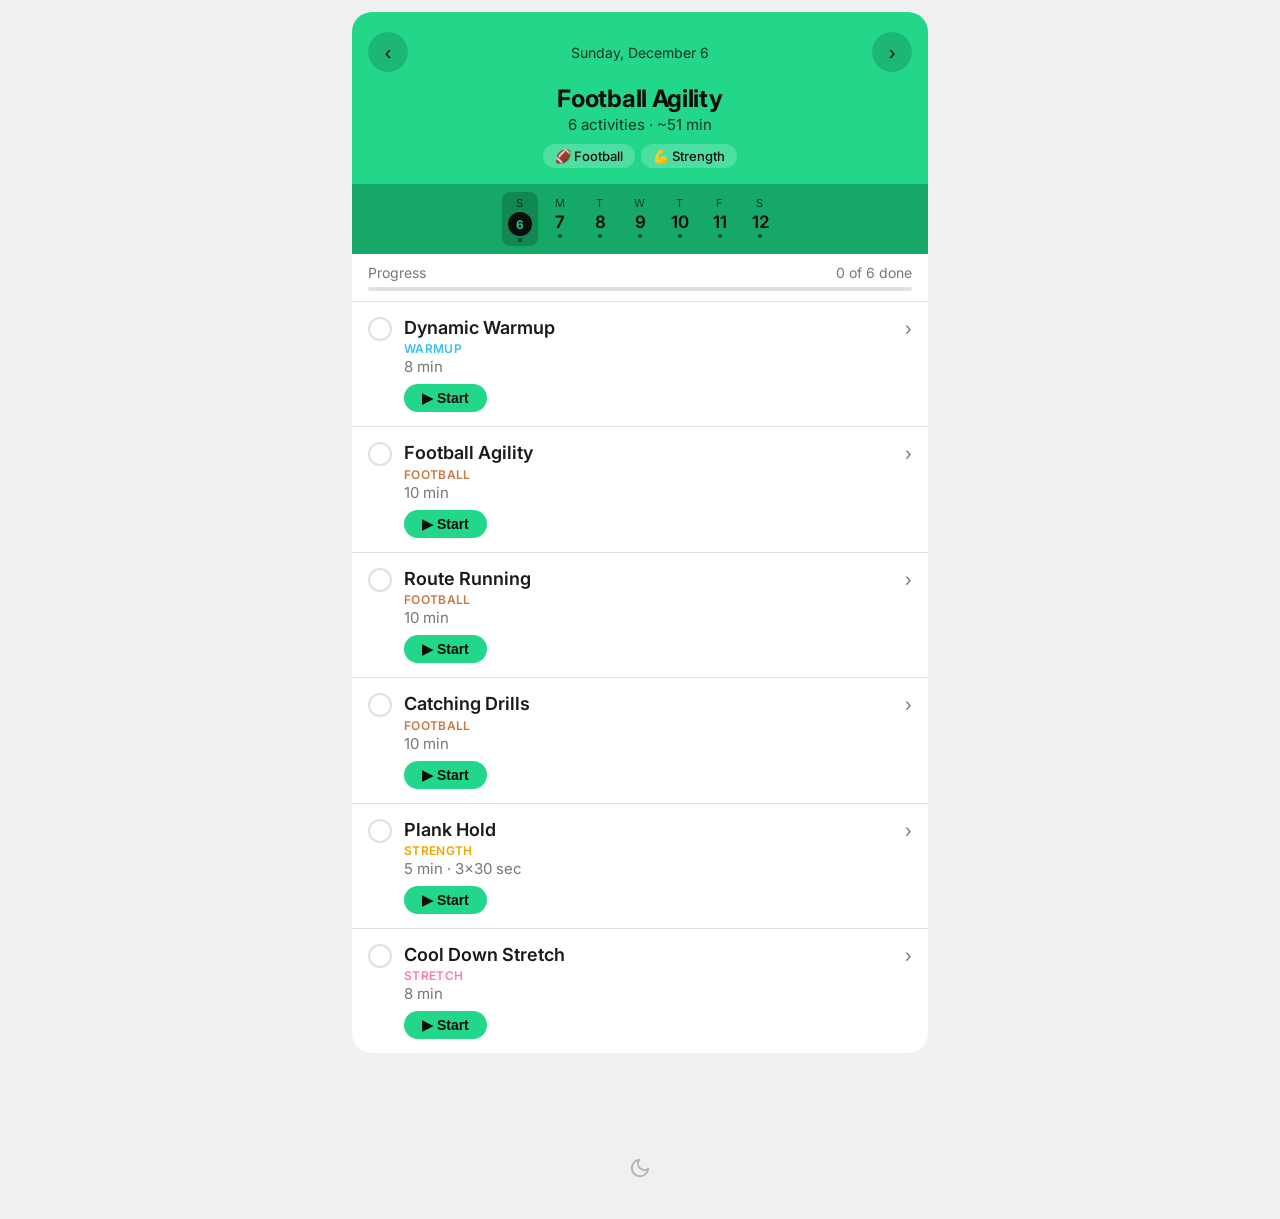
==== commit 9da7e8ed: "Move theme toggle to centered below cards, use SVG icons - Toggle is now in normal document flow, ho" ====
--- a/index.html
+++ b/index.html
@@ -371,26 +371,26 @@
 
   /* THEME TOGGLE */
   .theme-toggle-wrap {
-    position: fixed;
-    bottom: 20px;
-    right: 20px;
-    z-index: 20;
+    max-width: 600px;
+    margin: 0 auto;
+    padding: 4px 12px 32px;
+    display: flex;
+    justify-content: center;
   }
   .theme-toggle {
-    background: var(--card);
-    border: 1px solid var(--border);
-    border-radius: 50%;
-    width: 44px;
-    height: 44px;
-    font-size: 20px;
+    background: none;
+    border: none;
+    color: var(--text-secondary);
     cursor: pointer;
+    padding: 8px 16px;
     display: flex;
     align-items: center;
     justify-content: center;
-    box-shadow: 0 2px 8px rgba(0,0,0,0.25);
-    line-height: 1;
-  }
-  .theme-toggle:active { opacity: 0.7; }
+    border-radius: 8px;
+    opacity: 0.5;
+  }
+  .theme-toggle:hover { opacity: 0.8; }
+  .theme-toggle:active { opacity: 0.4; }
 
   /* WEEK STRIP */
   .week-strip {
@@ -579,7 +579,7 @@
 </div>
 
 <div class="theme-toggle-wrap">
-  <button id="themeToggle" class="theme-toggle" onclick="toggleTheme()" title="Toggle light/dark mode">🌙</button>
+  <button id="themeToggle" class="theme-toggle" onclick="toggleTheme()" title="Toggle light/dark mode"></button>
 </div>
 
 <div id="timerOverlay">
@@ -1428,6 +1428,9 @@
 
 const THEME_KEY = 'trainToday_theme';
 
+const SUN_SVG = '<svg width="22" height="22" viewBox="0 0 24 24" fill="none" stroke="currentColor" stroke-width="2" stroke-linecap="round" stroke-linejoin="round"><circle cx="12" cy="12" r="5"/><line x1="12" y1="1" x2="12" y2="3"/><line x1="12" y1="21" x2="12" y2="23"/><line x1="4.22" y1="4.22" x2="5.64" y2="5.64"/><line x1="18.36" y1="18.36" x2="19.78" y2="19.78"/><line x1="1" y1="12" x2="3" y2="12"/><line x1="21" y1="12" x2="23" y2="12"/><line x1="4.22" y1="19.78" x2="5.64" y2="18.36"/><line x1="18.36" y1="5.64" x2="19.78" y2="4.22"/></svg>';
+const MOON_SVG = '<svg width="22" height="22" viewBox="0 0 24 24" fill="none" stroke="currentColor" stroke-width="2" stroke-linecap="round" stroke-linejoin="round"><path d="M21 12.79A9 9 0 1 1 11.21 3 7 7 0 0 0 21 12.79z"/></svg>';
+
 function getEffectiveTheme() {
   return document.documentElement.getAttribute('data-theme') ||
     (window.matchMedia('(prefers-color-scheme: dark)').matches ? 'dark' : 'light');
@@ -1436,7 +1439,7 @@
 function applyTheme(theme) {
   document.documentElement.setAttribute('data-theme', theme);
   const toggle = document.getElementById('themeToggle');
-  if (toggle) toggle.textContent = theme === 'dark' ? '☀️' : '🌙';
+  if (toggle) toggle.innerHTML = theme === 'dark' ? SUN_SVG : MOON_SVG;
   const metaTheme = document.querySelector('meta[name="theme-color"]');
   if (metaTheme) metaTheme.content = theme === 'dark' ? '#0d0d0d' : '#f0f0f0';
 }
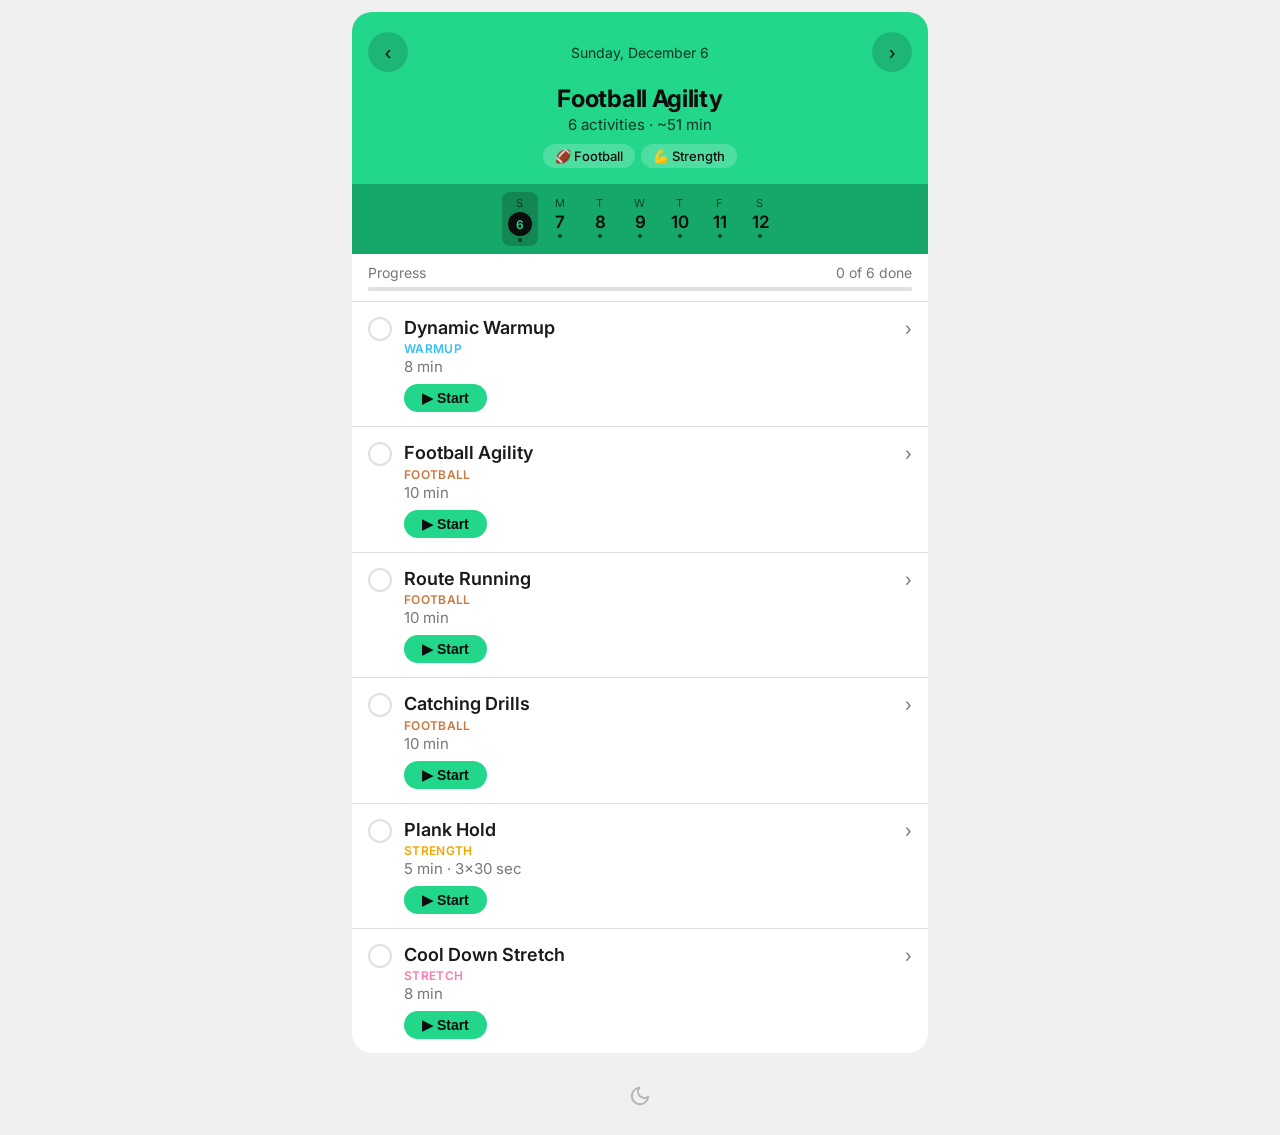
==== commit b33665be: "Tighten spacing between last card and theme toggle Co-Authored-By: Claude Sonnet 4.6 <noreply@anthro" ====
--- a/index.html
+++ b/index.html
@@ -203,7 +203,7 @@
   }
 
   /* ACTIVITIES */
-  .activities { padding: 0 0 80px; }
+  .activities { padding: 0; }
 
   .activity-item {
     background: var(--card);
@@ -373,7 +373,7 @@
   .theme-toggle-wrap {
     max-width: 600px;
     margin: 0 auto;
-    padding: 4px 12px 32px;
+    padding: 12px 12px 20px;
     display: flex;
     justify-content: center;
   }
